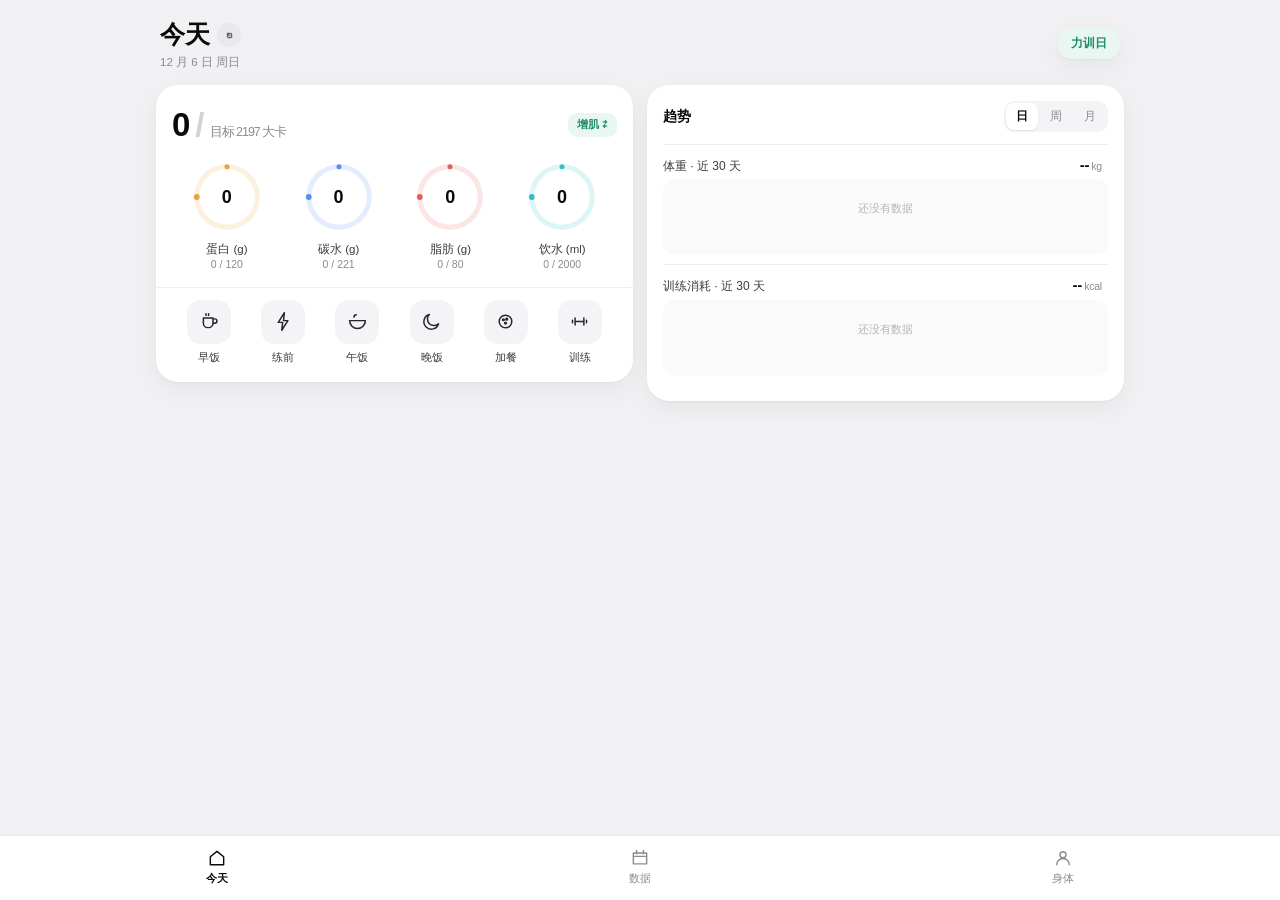
==== index.html @ 339e13ec "deploy: app 静态文件" ====
<!doctype html>
<html lang="zh-CN">
<head>
<meta charset="utf-8">
<meta name="viewport" content="width=device-width, initial-scale=1, viewport-fit=cover">
<meta name="apple-mobile-web-app-capable" content="yes">
<meta name="mobile-web-app-capable" content="yes">
<meta name="apple-mobile-web-app-status-bar-style" content="default">
<meta name="apple-mobile-web-app-title" content="最好的我">
<meta name="theme-color" content="#F1F1F3">
<title>最好的我</title>
<link rel="manifest" href="manifest.webmanifest">
<link rel="apple-touch-icon" href="icon.svg">
<link rel="stylesheet" href="styles.css">
</head>
<body>
  <main id="app" class="app"></main>

  <nav class="tabbar">
    <button class="tab on" data-view="today"><svg viewBox="0 0 24 24"><path d="M4 10.5 12 4l8 6.5V20H4z"/></svg>今天</button>
    <button class="tab" data-view="data"><svg viewBox="0 0 24 24"><path d="M4 6h16v13H4zM8 3v4M16 3v4M4 10h16"/></svg>数据</button>
    <button class="tab" data-view="body"><svg viewBox="0 0 24 24"><circle cx="12" cy="8" r="3.6"/><path d="M4.5 20a7.5 7.5 0 0 1 15 0"/></svg>身体</button>
  </nav>

  <div id="modal-root"></div>

  <script src="store.js"></script>
  <script src="ui.js"></script>
  <script>
    if ('serviceWorker' in navigator && location.protocol !== 'file:') {
      window.addEventListener('load', function () {
        navigator.serviceWorker.register('sw.js').catch(function () {});
      });
    }
  </script>
</body>
</html>
---- styles.css ----
:root {
  --bg: #F1F1F3;
  --card: #FFFFFF;
  --ink: #0A0A0B;
  --muted: #8B8B90;
  --line: #ECECEF;
  --soft: #F4F4F6;
  --accent: #1F8A6B;
  --accent-bg: #EAF6F2;
  --orange: #E9A13B;
  --blue: #5B8DEF;
  --red: #E2605C;
  --teal: #33BFC4;
  --radius: 22px;
  --shadow: 0 1px 2px rgba(10, 10, 12, .04), 0 8px 24px rgba(10, 10, 12, .05);
}

* { box-sizing: border-box; -webkit-tap-highlight-color: transparent; }
html, body { height: 100%; }
body {
  margin: 0;
  background: var(--bg);
  color: var(--ink);
  font: 15px/1.45 -apple-system, BlinkMacSystemFont, "SF Pro Text", "PingFang SC", "Microsoft YaHei", sans-serif;
  display: flex;
  flex-direction: column;
  overscroll-behavior-y: none;
  -webkit-font-smoothing: antialiased;
}

/* ---------- 布局 ---------- */
.app {
  flex: 1;
  overflow-y: auto;
  -webkit-overflow-scrolling: touch;
  width: 100%;
  max-width: 640px;
  margin: 0 auto;
  padding: calc(env(safe-area-inset-top) + 14px) 16px calc(92px + env(safe-area-inset-bottom));
}
.page { display: flex; flex-direction: column; gap: 12px; }

.head { display: flex; align-items: center; justify-content: space-between; padding: 2px 4px 0; }
.head h1 { margin: 0; font-size: 25px; font-weight: 700; letter-spacing: -.5px; }
.head .sub { font-size: 11.5px; color: var(--muted); margin-top: 2px; }
.head .right { display: flex; align-items: center; gap: 8px; }

.card {
  background: var(--card);
  border-radius: var(--radius);
  padding: 16px;
  box-shadow: var(--shadow);
}
.card.tight { padding: 12px 10px; }
.card-t { display: flex; align-items: center; justify-content: space-between; gap: 10px; margin-bottom: 12px; }
.card-t b { font-size: 14px; font-weight: 650; }
.card-t .more { font-size: 11.5px; color: var(--muted); }

/* ---------- 按钮 ---------- */
button { font: inherit; color: inherit; background: none; border: 0; padding: 0; cursor: pointer; }
.refresh {
  width: 24px; height: 24px; border-radius: 50%;
  background: #E9E9EC; color: #5B5B60;
  font-size: 13px; line-height: 1; margin-left: 8px;
  display: inline-grid; place-items: center; vertical-align: 4px;
}
.refresh:active { background: #DEDEE3; }
.chip.tap:active { transform: scale(.96); }

.pill { background: #fff; border-radius: 13px; padding: 7px 13px; font-size: 12px; font-weight: 600; color: #3C3C41; box-shadow: var(--shadow); }
.pill.on { background: var(--accent-bg); color: var(--accent); }
.pill.rest { background: #EDEDF0; color: var(--muted); }
.chip { background: var(--accent-bg); color: var(--accent); font-size: 11px; font-weight: 600; padding: 4px 9px; border-radius: 9px; }
.circle { width: 38px; height: 38px; border-radius: 50%; background: #E3E3E6; display: grid; place-items: center; font-size: 15px; color: #5B5B60; }
.addbtn { border: 1px dashed #C9C9CE; border-radius: 13px; padding: 10px; text-align: center; font-size: 12.5px; color: #6E6E75; width: 100%; margin-top: 8px; }
.addbtn:active { background: #FAFAFB; }

/* ---------- 能量 ---------- */
.energy-top { display: flex; align-items: center; justify-content: space-between; }
.energy-top .num { font-size: 33px; font-weight: 700; letter-spacing: -1px; }
.energy-top .num i { font-style: normal; color: #D2D2D6; font-weight: 600; margin: 0 6px; }
.energy-top .unit { font-size: 12.5px; color: var(--muted); font-weight: 500; }
.rings { display: grid; grid-template-columns: repeat(4, 1fr); gap: 2px; margin-top: 12px; }
.ring-item { display: flex; flex-direction: column; align-items: center; gap: 8px; }
.ring { width: 72px; height: 72px; position: relative; }
.ring svg { width: 100%; height: 100%; transform: rotate(-90deg); }
.ring .track { fill: none; stroke-width: 7; opacity: .16; }
.ring .arc { fill: none; stroke-width: 7; stroke-linecap: round; transition: stroke-dasharray .3s ease; }
.ring .val { position: absolute; inset: 0; display: grid; place-items: center; font-size: 18px; font-weight: 700; }
.ring-l { font-size: 11.5px; color: #3C3C41; font-weight: 500; text-align: center; }
.ring-p { font-size: 10.5px; color: var(--muted); text-align: center; }
.ring-item.over .val { color: var(--red); }

/* ---------- 快捷输入 ---------- */
.quick-sep { height: 1px; background: #F0F0F3; margin: 14px -16px 12px; }
.quick { display: grid; grid-template-columns: repeat(6, 1fr); }
.q { display: flex; flex-direction: column; align-items: center; gap: 6px; }
.qi { width: 44px; height: 44px; border-radius: 14px; display: grid; place-items: center; background: var(--soft); }
.qi svg { width: 21px; height: 21px; stroke: #26262A; stroke-width: 1.7; fill: none; stroke-linecap: round; stroke-linejoin: round; }
.q em { font-style: normal; font-size: 11px; color: #3C3C41; }
.q:active .qi { background: #E9E9EC; }

/* ---------- 分段 ---------- */
.seg { display: flex; gap: 2px; background: var(--soft); border-radius: 10px; padding: 2px; }
.seg button { padding: 5px 10px; border-radius: 8px; font-size: 11.5px; color: var(--muted); }
.seg button.on { background: #fff; color: var(--ink); font-weight: 650; box-shadow: 0 1px 2px rgba(0, 0, 0, .08); }

/* ---------- 折线 ---------- */
.chart-row { padding: 9px 0; border-top: 1px solid var(--line); }
.chart-row:first-of-type { border-top: 0; padding-top: 0; }
.cr-top { display: flex; align-items: baseline; justify-content: space-between; margin-bottom: 4px; }
.cr-top .n { font-size: 12px; color: #3C3C41; }
.cr-top .v { font-size: 15px; font-weight: 700; letter-spacing: -.2px; }
.cr-top .v small { font-size: 10.5px; color: var(--muted); font-weight: 500; margin-left: 2px; }
.cr-top .d { font-size: 10.5px; color: var(--muted); margin-left: 6px; }
.plot { height: 64px; background: #FAFAFB; border-radius: 12px; padding: 6px 8px; }
.plot svg { width: 100%; height: 100%; display: block; }
.empty-mini { font-size: 11px; color: #B4B4BA; text-align: center; line-height: 46px; }

/* ---------- 日历 ---------- */
.cal { display: grid; grid-template-columns: repeat(7, 1fr); gap: 3px; }
.cal .dw { font-size: 9.5px; color: var(--muted); text-align: center; padding-bottom: 2px; }
.cal .d { height: 34px; border-radius: 9px; display: flex; flex-direction: column; align-items: center; justify-content: center; font-size: 11.5px; color: #3C3C41; gap: 2px; border: 1px solid transparent; }
.cal .d.out { color: #C9C9CE; }
.cal .d.today { background: #EDF7F4; color: var(--accent); font-weight: 650; }
.cal .d.sel { border-color: var(--accent); }
.cal .d.train { background: #F6F7F9; }
.cal .d .dot { width: 5px; height: 5px; border-radius: 50%; background: #DCDCE0; }
.cal .d.good .dot { background: #2F855A; }
.cal .d.warm .dot { background: #E2F51A; box-shadow: 0 0 0 1px rgba(0, 0, 0, .10); }
.cal .d.over .dot { background: #D2362B; }

/* ---------- 达标条 ---------- */
.daybar { display: flex; align-items: center; gap: 8px; padding: 4px 0; }
.daybar .k { width: 34px; font-size: 11px; color: var(--muted); flex: none; }
.daybar .t { flex: 1; height: 6px; border-radius: 99px; background: #F1F1F4; overflow: hidden; }
.daybar .t i { display: block; height: 100%; border-radius: 99px; background: var(--accent); }
.daybar .t i.warm { background: #C2861F; }
.daybar .t i.over { background: #B3423A; }
.daybar .v { font-size: 10.5px; color: var(--muted); width: 62px; text-align: right; flex: none; font-variant-numeric: tabular-nums; }

/* ---------- 列表 ---------- */
.rows { display: flex; flex-direction: column; }
.row { display: flex; align-items: center; justify-content: space-between; gap: 10px; padding: 10px 0; border-top: 1px solid var(--line); font-size: 13px; }
.row:first-child { border-top: 0; padding-top: 0; }
.row .k { color: #3C3C41; }
.row .v { color: var(--muted); font-size: 12.5px; font-variant-numeric: tabular-nums; }
.row .v b { color: var(--ink); font-weight: 650; font-size: 13.5px; }
.row .go { color: #C9C9CE; }
.row.tap:active { opacity: .6; }

/* ---------- 换算 ---------- */
.conv { display: flex; align-items: center; gap: 8px; }
.conv .box { flex: 1; background: #F7F7F9; border-radius: 13px; padding: 9px 11px; }
.conv .box .lb { font-size: 10px; color: var(--muted); }
.conv input { border: 0; background: transparent; width: 100%; font-size: 17px; font-weight: 700; padding: 2px 0 0; outline: none; font-variant-numeric: tabular-nums; }
.conv .eq { font-size: 11px; color: var(--muted); }

/* ---------- 体重输入 ---------- */
.winput { display: flex; align-items: center; gap: 10px; background: #F7F7F9; border-radius: 15px; padding: 8px 10px 8px 14px; }
.winput input::placeholder { color: #B4B4BA; font-weight: 500; }
.winput input { flex: 1; border: 0; background: transparent; font-size: 17px; font-weight: 650; outline: none; padding: 4px 0; font-variant-numeric: tabular-nums; }
.winput .u { font-size: 12px; color: var(--muted); }
.wbtn { background: var(--ink); color: #fff; border-radius: 13px; padding: 10px 16px; font-size: 13px; font-weight: 600; }

/* ---------- 标签栏 ---------- */
.tabbar {
  position: fixed; left: 0; right: 0; bottom: 0; z-index: 30;
  display: grid; grid-template-columns: repeat(3, 1fr);
  padding: 8px 6px calc(10px + env(safe-area-inset-bottom));
  background: rgba(255, 255, 255, .94);
  backdrop-filter: saturate(180%) blur(16px);
  -webkit-backdrop-filter: saturate(180%) blur(16px);
  border-top: 1px solid var(--line);
}
.tab { display: flex; flex-direction: column; align-items: center; gap: 3px; font-size: 10.5px; color: var(--muted); padding: 4px 0; border-radius: 10px; }
.tab svg { width: 20px; height: 20px; stroke: #8B8B90; stroke-width: 1.7; fill: none; stroke-linecap: round; stroke-linejoin: round; }
.tab.on { color: var(--ink); font-weight: 600; }
.tab.on svg { stroke: var(--ink); }

/* ---------- 弹层 ---------- */
#modal-root:empty { display: none; }
.mask { position: fixed; inset: 0; z-index: 50; background: rgba(10, 10, 12, .36); display: flex; align-items: flex-end; justify-content: center; animation: fade .16s ease; }
@media (min-width: 700px) { .mask { align-items: center; } }
@keyframes fade { from { opacity: 0 } to { opacity: 1 } }
.sheet {
  background: #fff; width: 100%; max-width: 520px;
  border-radius: 22px 22px 0 0; max-height: 88vh; display: flex; flex-direction: column;
  animation: up .2s ease;
}
@media (min-width: 700px) { .sheet { border-radius: 22px; } }
@keyframes up { from { transform: translateY(18px); opacity: .5 } to { transform: none; opacity: 1 } }
.sheet-h { display: flex; align-items: center; justify-content: space-between; padding: 16px 18px 10px; flex: none; }
.sheet-h b { font-size: 16px; }
.sheet-h .x { width: 32px; height: 32px; border-radius: 50%; background: #F2F2F5; display: grid; place-items: center; font-size: 15px; color: #6E6E75; }
.sheet-b { padding: 0 18px calc(18px + env(safe-area-inset-bottom)); overflow-y: auto; -webkit-overflow-scrolling: touch; }
.fields { display: flex; flex-direction: column; gap: 10px; padding-bottom: 8px; }
label.field { display: flex; flex-direction: column; gap: 5px; font-size: 11.5px; color: var(--muted); }
input, select {
  font: inherit; color: var(--ink); background: #F7F7F9;
  border: 1px solid transparent; border-radius: 12px; padding: 10px 12px; width: 100%;
  appearance: none; -webkit-appearance: none;
}
input:focus, select:focus { outline: none; border-color: var(--accent); background: #fff; }
input[type=number] { font-variant-numeric: tabular-nums; }
.frow { display: flex; gap: 8px; }
.frow > * { flex: 1; min-width: 0; }
.sheet .primary { background: var(--ink); color: #fff; border-radius: 14px; padding: 13px; text-align: center; font-size: 14px; font-weight: 650; width: 100%; margin-top: 6px; }
.sheet .ghost { background: var(--soft); border-radius: 14px; padding: 12px; text-align: center; font-size: 13.5px; color: #3C3C41; width: 100%; }
.sheet .danger { color: #B3423A; }
.list-item { display: flex; align-items: center; gap: 10px; padding: 9px 0; border-top: 1px solid var(--line); }
.list-item:first-child { border-top: 0; }
.list-item .nm { flex: 1; font-size: 13px; }
.list-item .nm small { display: block; font-size: 10.5px; color: var(--muted); }
.list-item .del { color: #C9C8C1; font-size: 16px; padding: 2px 6px; }
.hint { font-size: 11px; color: var(--muted); line-height: 1.6; margin-top: 8px; }
.mode-seg { display: flex; background: var(--soft); border-radius: 12px; padding: 3px; gap: 3px; }
.mode-seg button { flex: 1; padding: 8px; border-radius: 10px; font-size: 12.5px; color: var(--muted); }
.mode-seg button.on { background: #fff; color: var(--ink); font-weight: 650; box-shadow: 0 1px 2px rgba(0, 0, 0, .08); }

@media (max-width: 380px) {
  .ring { width: 64px; height: 64px; }
  .ring .val { font-size: 16px; }
  .qi { width: 40px; height: 40px; }
}

/* ---------- iPad 双栏（首页） ---------- */
@media (min-width: 900px) {
  .app { max-width: 1000px; }
  .page.today {
    display: grid;
    grid-template-columns: minmax(0, 1fr) minmax(0, 1fr);
    grid-template-areas: "head head" "energy trend";
    gap: 14px;
    align-items: start;
  }
  .page.today .head { grid-area: head; }
  .page.today .energy { grid-area: energy; }
  .page.today .trend { grid-area: trend; }
  .page.today .plot { height: 76px; }
}
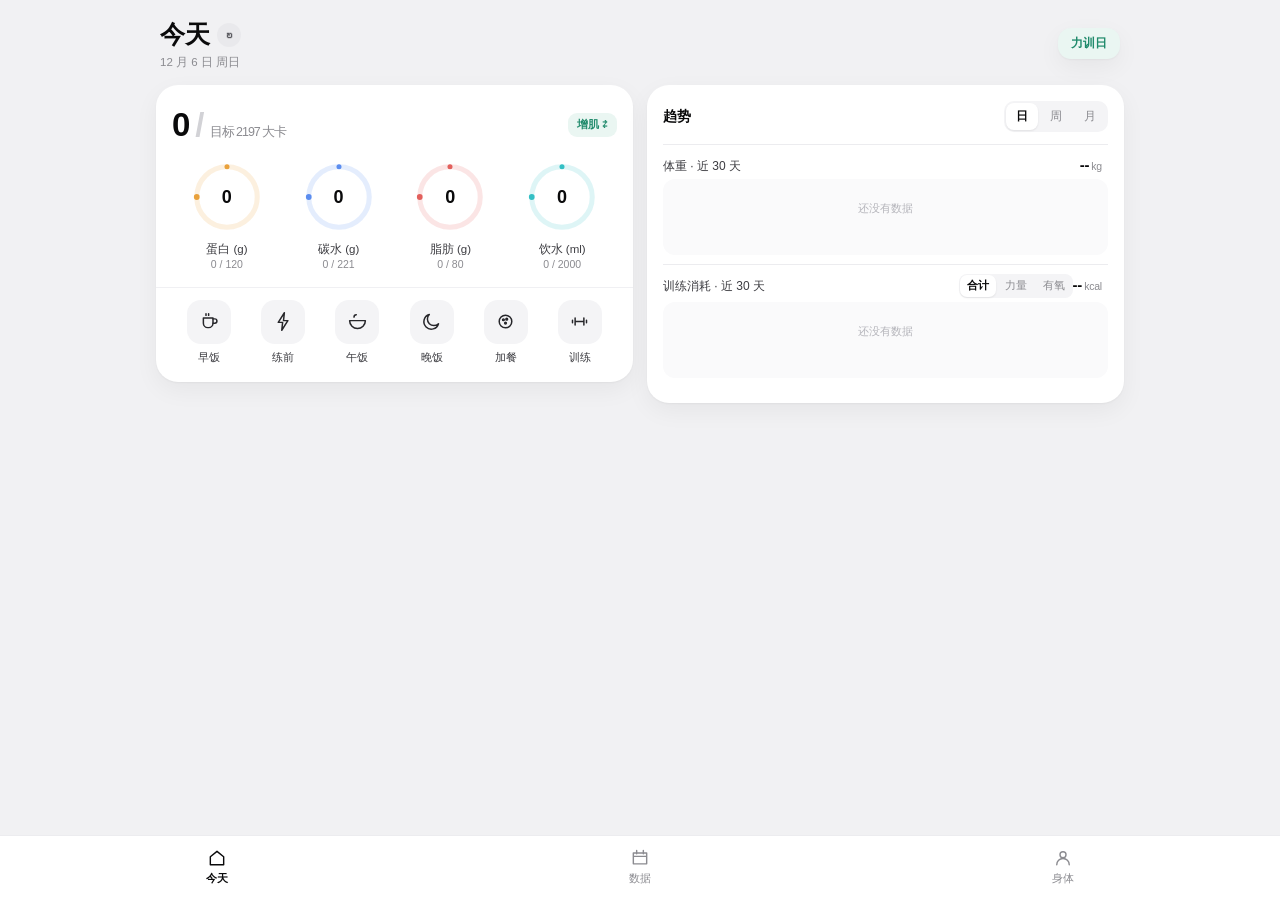
==== commit f7064a60: "v0.9.2+v0.9.3 版本号/趋势切换/体脂补记/禁缩放" ====
--- a/index.html
+++ b/index.html
@@ -2,7 +2,7 @@
 <html lang="zh-CN">
 <head>
 <meta charset="utf-8">
-<meta name="viewport" content="width=device-width, initial-scale=1, viewport-fit=cover">
+<meta name="viewport" content="width=device-width, initial-scale=1, minimum-scale=1, maximum-scale=1, user-scalable=no, viewport-fit=cover">
 <meta name="apple-mobile-web-app-capable" content="yes">
 <meta name="mobile-web-app-capable" content="yes">
 <meta name="apple-mobile-web-app-status-bar-style" content="default">
--- a/styles.css
+++ b/styles.css
@@ -1,241 +1,257 @@
-:root {
-  --bg: #F1F1F3;
-  --card: #FFFFFF;
-  --ink: #0A0A0B;
-  --muted: #8B8B90;
-  --line: #ECECEF;
-  --soft: #F4F4F6;
-  --accent: #1F8A6B;
-  --accent-bg: #EAF6F2;
-  --orange: #E9A13B;
-  --blue: #5B8DEF;
-  --red: #E2605C;
-  --teal: #33BFC4;
-  --radius: 22px;
-  --shadow: 0 1px 2px rgba(10, 10, 12, .04), 0 8px 24px rgba(10, 10, 12, .05);
-}
-
-* { box-sizing: border-box; -webkit-tap-highlight-color: transparent; }
-html, body { height: 100%; }
-body {
-  margin: 0;
-  background: var(--bg);
-  color: var(--ink);
-  font: 15px/1.45 -apple-system, BlinkMacSystemFont, "SF Pro Text", "PingFang SC", "Microsoft YaHei", sans-serif;
-  display: flex;
-  flex-direction: column;
-  overscroll-behavior-y: none;
-  -webkit-font-smoothing: antialiased;
-}
-
-/* ---------- 布局 ---------- */
-.app {
-  flex: 1;
-  overflow-y: auto;
-  -webkit-overflow-scrolling: touch;
-  width: 100%;
-  max-width: 640px;
-  margin: 0 auto;
-  padding: calc(env(safe-area-inset-top) + 14px) 16px calc(92px + env(safe-area-inset-bottom));
-}
-.page { display: flex; flex-direction: column; gap: 12px; }
-
-.head { display: flex; align-items: center; justify-content: space-between; padding: 2px 4px 0; }
-.head h1 { margin: 0; font-size: 25px; font-weight: 700; letter-spacing: -.5px; }
-.head .sub { font-size: 11.5px; color: var(--muted); margin-top: 2px; }
-.head .right { display: flex; align-items: center; gap: 8px; }
-
-.card {
-  background: var(--card);
-  border-radius: var(--radius);
-  padding: 16px;
-  box-shadow: var(--shadow);
-}
-.card.tight { padding: 12px 10px; }
-.card-t { display: flex; align-items: center; justify-content: space-between; gap: 10px; margin-bottom: 12px; }
-.card-t b { font-size: 14px; font-weight: 650; }
-.card-t .more { font-size: 11.5px; color: var(--muted); }
-
-/* ---------- 按钮 ---------- */
-button { font: inherit; color: inherit; background: none; border: 0; padding: 0; cursor: pointer; }
-.refresh {
-  width: 24px; height: 24px; border-radius: 50%;
-  background: #E9E9EC; color: #5B5B60;
-  font-size: 13px; line-height: 1; margin-left: 8px;
-  display: inline-grid; place-items: center; vertical-align: 4px;
-}
-.refresh:active { background: #DEDEE3; }
-.chip.tap:active { transform: scale(.96); }
-
-.pill { background: #fff; border-radius: 13px; padding: 7px 13px; font-size: 12px; font-weight: 600; color: #3C3C41; box-shadow: var(--shadow); }
-.pill.on { background: var(--accent-bg); color: var(--accent); }
-.pill.rest { background: #EDEDF0; color: var(--muted); }
-.chip { background: var(--accent-bg); color: var(--accent); font-size: 11px; font-weight: 600; padding: 4px 9px; border-radius: 9px; }
-.circle { width: 38px; height: 38px; border-radius: 50%; background: #E3E3E6; display: grid; place-items: center; font-size: 15px; color: #5B5B60; }
-.addbtn { border: 1px dashed #C9C9CE; border-radius: 13px; padding: 10px; text-align: center; font-size: 12.5px; color: #6E6E75; width: 100%; margin-top: 8px; }
-.addbtn:active { background: #FAFAFB; }
-
-/* ---------- 能量 ---------- */
-.energy-top { display: flex; align-items: center; justify-content: space-between; }
-.energy-top .num { font-size: 33px; font-weight: 700; letter-spacing: -1px; }
-.energy-top .num i { font-style: normal; color: #D2D2D6; font-weight: 600; margin: 0 6px; }
-.energy-top .unit { font-size: 12.5px; color: var(--muted); font-weight: 500; }
-.rings { display: grid; grid-template-columns: repeat(4, 1fr); gap: 2px; margin-top: 12px; }
-.ring-item { display: flex; flex-direction: column; align-items: center; gap: 8px; }
-.ring { width: 72px; height: 72px; position: relative; }
-.ring svg { width: 100%; height: 100%; transform: rotate(-90deg); }
-.ring .track { fill: none; stroke-width: 7; opacity: .16; }
-.ring .arc { fill: none; stroke-width: 7; stroke-linecap: round; transition: stroke-dasharray .3s ease; }
-.ring .val { position: absolute; inset: 0; display: grid; place-items: center; font-size: 18px; font-weight: 700; }
-.ring-l { font-size: 11.5px; color: #3C3C41; font-weight: 500; text-align: center; }
-.ring-p { font-size: 10.5px; color: var(--muted); text-align: center; }
-.ring-item.over .val { color: var(--red); }
-
-/* ---------- 快捷输入 ---------- */
-.quick-sep { height: 1px; background: #F0F0F3; margin: 14px -16px 12px; }
-.quick { display: grid; grid-template-columns: repeat(6, 1fr); }
-.q { display: flex; flex-direction: column; align-items: center; gap: 6px; }
-.qi { width: 44px; height: 44px; border-radius: 14px; display: grid; place-items: center; background: var(--soft); }
-.qi svg { width: 21px; height: 21px; stroke: #26262A; stroke-width: 1.7; fill: none; stroke-linecap: round; stroke-linejoin: round; }
-.q em { font-style: normal; font-size: 11px; color: #3C3C41; }
-.q:active .qi { background: #E9E9EC; }
-
-/* ---------- 分段 ---------- */
-.seg { display: flex; gap: 2px; background: var(--soft); border-radius: 10px; padding: 2px; }
-.seg button { padding: 5px 10px; border-radius: 8px; font-size: 11.5px; color: var(--muted); }
-.seg button.on { background: #fff; color: var(--ink); font-weight: 650; box-shadow: 0 1px 2px rgba(0, 0, 0, .08); }
-
-/* ---------- 折线 ---------- */
-.chart-row { padding: 9px 0; border-top: 1px solid var(--line); }
-.chart-row:first-of-type { border-top: 0; padding-top: 0; }
-.cr-top { display: flex; align-items: baseline; justify-content: space-between; margin-bottom: 4px; }
-.cr-top .n { font-size: 12px; color: #3C3C41; }
-.cr-top .v { font-size: 15px; font-weight: 700; letter-spacing: -.2px; }
-.cr-top .v small { font-size: 10.5px; color: var(--muted); font-weight: 500; margin-left: 2px; }
-.cr-top .d { font-size: 10.5px; color: var(--muted); margin-left: 6px; }
-.plot { height: 64px; background: #FAFAFB; border-radius: 12px; padding: 6px 8px; }
-.plot svg { width: 100%; height: 100%; display: block; }
-.empty-mini { font-size: 11px; color: #B4B4BA; text-align: center; line-height: 46px; }
-
-/* ---------- 日历 ---------- */
-.cal { display: grid; grid-template-columns: repeat(7, 1fr); gap: 3px; }
-.cal .dw { font-size: 9.5px; color: var(--muted); text-align: center; padding-bottom: 2px; }
-.cal .d { height: 34px; border-radius: 9px; display: flex; flex-direction: column; align-items: center; justify-content: center; font-size: 11.5px; color: #3C3C41; gap: 2px; border: 1px solid transparent; }
-.cal .d.out { color: #C9C9CE; }
-.cal .d.today { background: #EDF7F4; color: var(--accent); font-weight: 650; }
-.cal .d.sel { border-color: var(--accent); }
-.cal .d.train { background: #F6F7F9; }
-.cal .d .dot { width: 5px; height: 5px; border-radius: 50%; background: #DCDCE0; }
-.cal .d.good .dot { background: #2F855A; }
-.cal .d.warm .dot { background: #E2F51A; box-shadow: 0 0 0 1px rgba(0, 0, 0, .10); }
-.cal .d.over .dot { background: #D2362B; }
-
-/* ---------- 达标条 ---------- */
-.daybar { display: flex; align-items: center; gap: 8px; padding: 4px 0; }
-.daybar .k { width: 34px; font-size: 11px; color: var(--muted); flex: none; }
-.daybar .t { flex: 1; height: 6px; border-radius: 99px; background: #F1F1F4; overflow: hidden; }
-.daybar .t i { display: block; height: 100%; border-radius: 99px; background: var(--accent); }
-.daybar .t i.warm { background: #C2861F; }
-.daybar .t i.over { background: #B3423A; }
-.daybar .v { font-size: 10.5px; color: var(--muted); width: 62px; text-align: right; flex: none; font-variant-numeric: tabular-nums; }
-
-/* ---------- 列表 ---------- */
-.rows { display: flex; flex-direction: column; }
-.row { display: flex; align-items: center; justify-content: space-between; gap: 10px; padding: 10px 0; border-top: 1px solid var(--line); font-size: 13px; }
-.row:first-child { border-top: 0; padding-top: 0; }
-.row .k { color: #3C3C41; }
-.row .v { color: var(--muted); font-size: 12.5px; font-variant-numeric: tabular-nums; }
-.row .v b { color: var(--ink); font-weight: 650; font-size: 13.5px; }
-.row .go { color: #C9C9CE; }
-.row.tap:active { opacity: .6; }
-
-/* ---------- 换算 ---------- */
-.conv { display: flex; align-items: center; gap: 8px; }
-.conv .box { flex: 1; background: #F7F7F9; border-radius: 13px; padding: 9px 11px; }
-.conv .box .lb { font-size: 10px; color: var(--muted); }
-.conv input { border: 0; background: transparent; width: 100%; font-size: 17px; font-weight: 700; padding: 2px 0 0; outline: none; font-variant-numeric: tabular-nums; }
-.conv .eq { font-size: 11px; color: var(--muted); }
-
-/* ---------- 体重输入 ---------- */
-.winput { display: flex; align-items: center; gap: 10px; background: #F7F7F9; border-radius: 15px; padding: 8px 10px 8px 14px; }
-.winput input::placeholder { color: #B4B4BA; font-weight: 500; }
-.winput input { flex: 1; border: 0; background: transparent; font-size: 17px; font-weight: 650; outline: none; padding: 4px 0; font-variant-numeric: tabular-nums; }
-.winput .u { font-size: 12px; color: var(--muted); }
-.wbtn { background: var(--ink); color: #fff; border-radius: 13px; padding: 10px 16px; font-size: 13px; font-weight: 600; }
-
-/* ---------- 标签栏 ---------- */
-.tabbar {
-  position: fixed; left: 0; right: 0; bottom: 0; z-index: 30;
-  display: grid; grid-template-columns: repeat(3, 1fr);
-  padding: 8px 6px calc(10px + env(safe-area-inset-bottom));
-  background: rgba(255, 255, 255, .94);
-  backdrop-filter: saturate(180%) blur(16px);
-  -webkit-backdrop-filter: saturate(180%) blur(16px);
-  border-top: 1px solid var(--line);
-}
-.tab { display: flex; flex-direction: column; align-items: center; gap: 3px; font-size: 10.5px; color: var(--muted); padding: 4px 0; border-radius: 10px; }
-.tab svg { width: 20px; height: 20px; stroke: #8B8B90; stroke-width: 1.7; fill: none; stroke-linecap: round; stroke-linejoin: round; }
-.tab.on { color: var(--ink); font-weight: 600; }
-.tab.on svg { stroke: var(--ink); }
-
-/* ---------- 弹层 ---------- */
-#modal-root:empty { display: none; }
-.mask { position: fixed; inset: 0; z-index: 50; background: rgba(10, 10, 12, .36); display: flex; align-items: flex-end; justify-content: center; animation: fade .16s ease; }
-@media (min-width: 700px) { .mask { align-items: center; } }
-@keyframes fade { from { opacity: 0 } to { opacity: 1 } }
-.sheet {
-  background: #fff; width: 100%; max-width: 520px;
-  border-radius: 22px 22px 0 0; max-height: 88vh; display: flex; flex-direction: column;
-  animation: up .2s ease;
-}
-@media (min-width: 700px) { .sheet { border-radius: 22px; } }
-@keyframes up { from { transform: translateY(18px); opacity: .5 } to { transform: none; opacity: 1 } }
-.sheet-h { display: flex; align-items: center; justify-content: space-between; padding: 16px 18px 10px; flex: none; }
-.sheet-h b { font-size: 16px; }
-.sheet-h .x { width: 32px; height: 32px; border-radius: 50%; background: #F2F2F5; display: grid; place-items: center; font-size: 15px; color: #6E6E75; }
-.sheet-b { padding: 0 18px calc(18px + env(safe-area-inset-bottom)); overflow-y: auto; -webkit-overflow-scrolling: touch; }
-.fields { display: flex; flex-direction: column; gap: 10px; padding-bottom: 8px; }
-label.field { display: flex; flex-direction: column; gap: 5px; font-size: 11.5px; color: var(--muted); }
-input, select {
-  font: inherit; color: var(--ink); background: #F7F7F9;
-  border: 1px solid transparent; border-radius: 12px; padding: 10px 12px; width: 100%;
-  appearance: none; -webkit-appearance: none;
-}
-input:focus, select:focus { outline: none; border-color: var(--accent); background: #fff; }
-input[type=number] { font-variant-numeric: tabular-nums; }
-.frow { display: flex; gap: 8px; }
-.frow > * { flex: 1; min-width: 0; }
-.sheet .primary { background: var(--ink); color: #fff; border-radius: 14px; padding: 13px; text-align: center; font-size: 14px; font-weight: 650; width: 100%; margin-top: 6px; }
-.sheet .ghost { background: var(--soft); border-radius: 14px; padding: 12px; text-align: center; font-size: 13.5px; color: #3C3C41; width: 100%; }
-.sheet .danger { color: #B3423A; }
-.list-item { display: flex; align-items: center; gap: 10px; padding: 9px 0; border-top: 1px solid var(--line); }
-.list-item:first-child { border-top: 0; }
-.list-item .nm { flex: 1; font-size: 13px; }
-.list-item .nm small { display: block; font-size: 10.5px; color: var(--muted); }
-.list-item .del { color: #C9C8C1; font-size: 16px; padding: 2px 6px; }
-.hint { font-size: 11px; color: var(--muted); line-height: 1.6; margin-top: 8px; }
-.mode-seg { display: flex; background: var(--soft); border-radius: 12px; padding: 3px; gap: 3px; }
-.mode-seg button { flex: 1; padding: 8px; border-radius: 10px; font-size: 12.5px; color: var(--muted); }
-.mode-seg button.on { background: #fff; color: var(--ink); font-weight: 650; box-shadow: 0 1px 2px rgba(0, 0, 0, .08); }
-
-@media (max-width: 380px) {
-  .ring { width: 64px; height: 64px; }
-  .ring .val { font-size: 16px; }
-  .qi { width: 40px; height: 40px; }
-}
-
-/* ---------- iPad 双栏（首页） ---------- */
-@media (min-width: 900px) {
-  .app { max-width: 1000px; }
-  .page.today {
-    display: grid;
-    grid-template-columns: minmax(0, 1fr) minmax(0, 1fr);
-    grid-template-areas: "head head" "energy trend";
-    gap: 14px;
-    align-items: start;
-  }
-  .page.today .head { grid-area: head; }
-  .page.today .energy { grid-area: energy; }
-  .page.today .trend { grid-area: trend; }
-  .page.today .plot { height: 76px; }
-}+:root {
+  --bg: #F1F1F3;
+  --card: #FFFFFF;
+  --ink: #0A0A0B;
+  --muted: #8B8B90;
+  --line: #ECECEF;
+  --soft: #F4F4F6;
+  --accent: #1F8A6B;
+  --accent-bg: #EAF6F2;
+  --orange: #E9A13B;
+  --blue: #5B8DEF;
+  --red: #E2605C;
+  --teal: #33BFC4;
+  --radius: 22px;
+  --shadow: 0 1px 2px rgba(10, 10, 12, .04), 0 8px 24px rgba(10, 10, 12, .05);
+}
+
+* { box-sizing: border-box; -webkit-tap-highlight-color: transparent; }
+html, body { height: 100%; }
+/* 禁止缩放：双击缩放交给 touch-action，字号不随系统文字大小膨胀 */
+html, body {
+  -webkit-text-size-adjust: 100%;
+  text-size-adjust: 100%;
+  touch-action: manipulation;
+}
+body {
+  margin: 0;
+  background: var(--bg);
+  color: var(--ink);
+  font: 15px/1.45 -apple-system, BlinkMacSystemFont, "SF Pro Text", "PingFang SC", "Microsoft YaHei", sans-serif;
+  display: flex;
+  flex-direction: column;
+  overscroll-behavior-y: none;
+  -webkit-font-smoothing: antialiased;
+}
+
+/* ---------- 布局 ---------- */
+.app {
+  flex: 1;
+  overflow-y: auto;
+  -webkit-overflow-scrolling: touch;
+  width: 100%;
+  max-width: 640px;
+  margin: 0 auto;
+  padding: calc(env(safe-area-inset-top) + 14px) 16px calc(92px + env(safe-area-inset-bottom));
+}
+.page { display: flex; flex-direction: column; gap: 12px; }
+
+.head { display: flex; align-items: center; justify-content: space-between; padding: 2px 4px 0; }
+.head h1 { margin: 0; font-size: 25px; font-weight: 700; letter-spacing: -.5px; }
+.head .sub { font-size: 11.5px; color: var(--muted); margin-top: 2px; }
+.head .right { display: flex; align-items: center; gap: 8px; }
+
+.card {
+  background: var(--card);
+  border-radius: var(--radius);
+  padding: 16px;
+  box-shadow: var(--shadow);
+}
+.card.tight { padding: 12px 10px; }
+.card-t { display: flex; align-items: center; justify-content: space-between; gap: 10px; margin-bottom: 12px; }
+.card-t b { font-size: 14px; font-weight: 650; }
+.card-t .more { font-size: 11.5px; color: var(--muted); }
+
+/* ---------- 按钮 ---------- */
+button { font: inherit; color: inherit; background: none; border: 0; padding: 0; cursor: pointer; }
+.refresh {
+  width: 24px; height: 24px; border-radius: 50%;
+  background: #E9E9EC; color: #5B5B60;
+  font-size: 13px; line-height: 1; margin-left: 8px;
+  display: inline-grid; place-items: center; vertical-align: 4px;
+}
+.refresh:active { background: #DEDEE3; }
+.chip.tap:active { transform: scale(.96); }
+
+.pill { background: #fff; border-radius: 13px; padding: 7px 13px; font-size: 12px; font-weight: 600; color: #3C3C41; box-shadow: var(--shadow); }
+.pill.on { background: var(--accent-bg); color: var(--accent); }
+.pill.rest { background: #EDEDF0; color: var(--muted); }
+.chip { background: var(--accent-bg); color: var(--accent); font-size: 11px; font-weight: 600; padding: 4px 9px; border-radius: 9px; }
+.circle { width: 38px; height: 38px; border-radius: 50%; background: #E3E3E6; display: grid; place-items: center; font-size: 15px; color: #5B5B60; }
+.addbtn { border: 1px dashed #C9C9CE; border-radius: 13px; padding: 10px; text-align: center; font-size: 12.5px; color: #6E6E75; width: 100%; margin-top: 8px; }
+.addbtn:active { background: #FAFAFB; }
+
+/* ---------- 能量 ---------- */
+.energy-top { display: flex; align-items: center; justify-content: space-between; }
+.energy-top .num { font-size: 33px; font-weight: 700; letter-spacing: -1px; }
+.energy-top .num i { font-style: normal; color: #D2D2D6; font-weight: 600; margin: 0 6px; }
+.energy-top .unit { font-size: 12.5px; color: var(--muted); font-weight: 500; }
+.rings { display: grid; grid-template-columns: repeat(4, 1fr); gap: 2px; margin-top: 12px; }
+.ring-item { display: flex; flex-direction: column; align-items: center; gap: 8px; }
+.ring { width: 72px; height: 72px; position: relative; }
+.ring svg { width: 100%; height: 100%; transform: rotate(-90deg); }
+.ring .track { fill: none; stroke-width: 7; opacity: .16; }
+.ring .arc { fill: none; stroke-width: 7; stroke-linecap: round; transition: stroke-dasharray .3s ease; }
+.ring .val { position: absolute; inset: 0; display: grid; place-items: center; font-size: 18px; font-weight: 700; }
+.ring-l { font-size: 11.5px; color: #3C3C41; font-weight: 500; text-align: center; }
+.ring-p { font-size: 10.5px; color: var(--muted); text-align: center; }
+.ring-item.over .val { color: var(--red); }
+
+/* ---------- 快捷输入 ---------- */
+.quick-sep { height: 1px; background: #F0F0F3; margin: 14px -16px 12px; }
+.quick { display: grid; grid-template-columns: repeat(6, 1fr); }
+.q { display: flex; flex-direction: column; align-items: center; gap: 6px; }
+.qi { width: 44px; height: 44px; border-radius: 14px; display: grid; place-items: center; background: var(--soft); }
+.qi svg { width: 21px; height: 21px; stroke: #26262A; stroke-width: 1.7; fill: none; stroke-linecap: round; stroke-linejoin: round; }
+.q em { font-style: normal; font-size: 11px; color: #3C3C41; }
+.q:active .qi { background: #E9E9EC; }
+
+/* ---------- 分段 ---------- */
+.seg { display: flex; gap: 2px; background: var(--soft); border-radius: 10px; padding: 2px; }
+.seg button { padding: 5px 10px; border-radius: 8px; font-size: 11.5px; color: var(--muted); }
+.seg button.on { background: #fff; color: var(--ink); font-weight: 650; box-shadow: 0 1px 2px rgba(0, 0, 0, .08); }
+.seg-xs { padding: 1px; border-radius: 8px; }
+.seg-xs button { padding: 3px 7px; font-size: 10.5px; border-radius: 7px; }
+.cr-top .seg { align-self: center; margin-left: auto; flex: none; }
+
+/* ---------- 折线 ---------- */
+.chart-row { padding: 9px 0; border-top: 1px solid var(--line); }
+.chart-row:first-of-type { border-top: 0; padding-top: 0; }
+.cr-top { display: flex; align-items: baseline; justify-content: space-between; margin-bottom: 4px; }
+.cr-top .n { font-size: 12px; color: #3C3C41; }
+.cr-top .v { font-size: 15px; font-weight: 700; letter-spacing: -.2px; }
+.cr-top .v small { font-size: 10.5px; color: var(--muted); font-weight: 500; margin-left: 2px; }
+.cr-top .d { font-size: 10.5px; color: var(--muted); margin-left: 6px; }
+.plot { height: 64px; background: #FAFAFB; border-radius: 12px; padding: 6px 8px; }
+.plot svg { width: 100%; height: 100%; display: block; }
+.empty-mini { font-size: 11px; color: #B4B4BA; text-align: center; line-height: 46px; }
+
+/* ---------- 日历 ---------- */
+.cal { display: grid; grid-template-columns: repeat(7, 1fr); gap: 3px; }
+.cal .dw { font-size: 9.5px; color: var(--muted); text-align: center; padding-bottom: 2px; }
+.cal .d { height: 34px; border-radius: 9px; display: flex; flex-direction: column; align-items: center; justify-content: center; font-size: 11.5px; color: #3C3C41; gap: 2px; border: 1px solid transparent; }
+.cal .d.out { color: #C9C9CE; }
+.cal .d.today { background: #EDF7F4; color: var(--accent); font-weight: 650; }
+.cal .d.sel { border-color: var(--accent); }
+.cal .d.train { background: #F6F7F9; }
+.cal .d .dot { width: 5px; height: 5px; border-radius: 50%; background: #DCDCE0; }
+.cal .d.good .dot { background: #2F855A; }
+.cal .d.warm .dot { background: #E2F51A; box-shadow: 0 0 0 1px rgba(0, 0, 0, .10); }
+.cal .d.over .dot { background: #D2362B; }
+
+/* ---------- 达标条 ---------- */
+.daybar { display: flex; align-items: center; gap: 8px; padding: 4px 0; }
+.daybar .k { width: 34px; font-size: 11px; color: var(--muted); flex: none; }
+.daybar .t { flex: 1; height: 6px; border-radius: 99px; background: #F1F1F4; overflow: hidden; }
+.daybar .t i { display: block; height: 100%; border-radius: 99px; background: var(--accent); }
+.daybar .t i.warm { background: #C2861F; }
+.daybar .t i.over { background: #B3423A; }
+.daybar .v { font-size: 10.5px; color: var(--muted); width: 62px; text-align: right; flex: none; font-variant-numeric: tabular-nums; }
+
+/* ---------- 列表 ---------- */
+.rows { display: flex; flex-direction: column; }
+.row { display: flex; align-items: center; justify-content: space-between; gap: 10px; padding: 10px 0; border-top: 1px solid var(--line); font-size: 13px; }
+.row:first-child { border-top: 0; padding-top: 0; }
+.row .k { color: #3C3C41; }
+.row .v { color: var(--muted); font-size: 12.5px; font-variant-numeric: tabular-nums; }
+.row .v b { color: var(--ink); font-weight: 650; font-size: 13.5px; }
+.row .go { color: #C9C9CE; }
+.row.tap:active { opacity: .6; }
+
+/* ---------- 换算 ---------- */
+.conv { display: flex; align-items: center; gap: 8px; }
+.conv .box { flex: 1; background: #F7F7F9; border-radius: 13px; padding: 9px 11px; }
+.conv .box .lb { font-size: 10px; color: var(--muted); }
+.conv input { border: 0; background: transparent; width: 100%; font-size: 17px; font-weight: 700; padding: 2px 0 0; outline: none; font-variant-numeric: tabular-nums; }
+.conv .eq { font-size: 11px; color: var(--muted); }
+
+/* ---------- 体重输入 ---------- */
+.winput { display: flex; align-items: center; gap: 10px; background: #F7F7F9; border-radius: 15px; padding: 8px 10px 8px 14px; }
+.winput input::placeholder { color: #B4B4BA; font-weight: 500; }
+.winput input { flex: 1; border: 0; background: transparent; font-size: 17px; font-weight: 650; outline: none; padding: 4px 0; font-variant-numeric: tabular-nums; }
+.winput .u { font-size: 12px; color: var(--muted); }
+.wbtn { background: var(--ink); color: #fff; border-radius: 13px; padding: 10px 16px; font-size: 13px; font-weight: 600; }
+
+/* ---------- 标签栏 ---------- */
+.tabbar {
+  position: fixed; left: 0; right: 0; bottom: 0; z-index: 30;
+  display: grid; grid-template-columns: repeat(3, 1fr);
+  padding: 8px 6px calc(10px + env(safe-area-inset-bottom));
+  background: rgba(255, 255, 255, .94);
+  backdrop-filter: saturate(180%) blur(16px);
+  -webkit-backdrop-filter: saturate(180%) blur(16px);
+  border-top: 1px solid var(--line);
+}
+.tab { display: flex; flex-direction: column; align-items: center; gap: 3px; font-size: 10.5px; color: var(--muted); padding: 4px 0; border-radius: 10px; }
+.tab svg { width: 20px; height: 20px; stroke: #8B8B90; stroke-width: 1.7; fill: none; stroke-linecap: round; stroke-linejoin: round; }
+.tab.on { color: var(--ink); font-weight: 600; }
+.tab.on svg { stroke: var(--ink); }
+
+/* ---------- 弹层 ---------- */
+#modal-root:empty { display: none; }
+.mask { position: fixed; inset: 0; z-index: 50; background: rgba(10, 10, 12, .36); display: flex; align-items: flex-end; justify-content: center; animation: fade .16s ease; }
+@media (min-width: 700px) { .mask { align-items: center; } }
+@keyframes fade { from { opacity: 0 } to { opacity: 1 } }
+.sheet {
+  background: #fff; width: 100%; max-width: 520px;
+  border-radius: 22px 22px 0 0; max-height: 88vh; display: flex; flex-direction: column;
+  animation: up .2s ease;
+}
+@media (min-width: 700px) { .sheet { border-radius: 22px; } }
+@keyframes up { from { transform: translateY(18px); opacity: .5 } to { transform: none; opacity: 1 } }
+.sheet-h { display: flex; align-items: center; justify-content: space-between; padding: 16px 18px 10px; flex: none; }
+.sheet-h b { font-size: 16px; }
+.sheet-h .x { width: 32px; height: 32px; border-radius: 50%; background: #F2F2F5; display: grid; place-items: center; font-size: 15px; color: #6E6E75; }
+.sheet-b { padding: 0 18px calc(18px + env(safe-area-inset-bottom)); overflow-y: auto; -webkit-overflow-scrolling: touch; }
+.fields { display: flex; flex-direction: column; gap: 10px; padding-bottom: 8px; }
+label.field { display: flex; flex-direction: column; gap: 5px; font-size: 11.5px; color: var(--muted); }
+input, select {
+  font: inherit; color: var(--ink); background: #F7F7F9;
+  border: 1px solid transparent; border-radius: 12px; padding: 10px 12px; width: 100%;
+  appearance: none; -webkit-appearance: none;
+}
+input:focus, select:focus { outline: none; border-color: var(--accent); background: #fff; }
+input[type=number] { font-variant-numeric: tabular-nums; }
+.frow { display: flex; gap: 8px; }
+.frow > * { flex: 1; min-width: 0; }
+.sheet .primary { background: var(--ink); color: #fff; border-radius: 14px; padding: 13px; text-align: center; font-size: 14px; font-weight: 650; width: 100%; margin-top: 6px; }
+.sheet .ghost { background: var(--soft); border-radius: 14px; padding: 12px; text-align: center; font-size: 13.5px; color: #3C3C41; width: 100%; }
+.sheet .danger { color: #B3423A; }
+.list-item { display: flex; align-items: center; gap: 10px; padding: 9px 0; border-top: 1px solid var(--line); }
+.list-item:first-child { border-top: 0; }
+.list-item .nm { flex: 1; font-size: 13px; }
+.list-item .nm small { display: block; font-size: 10.5px; color: var(--muted); }
+.list-item .del { color: #C9C8C1; font-size: 16px; padding: 2px 6px; }
+.hint { font-size: 11px; color: var(--muted); line-height: 1.6; margin-top: 8px; }
+.mode-seg { display: flex; background: var(--soft); border-radius: 12px; padding: 3px; gap: 3px; }
+.mode-seg button { flex: 1; padding: 8px; border-radius: 10px; font-size: 12.5px; color: var(--muted); }
+.mode-seg button.on { background: #fff; color: var(--ink); font-weight: 650; box-shadow: 0 1px 2px rgba(0, 0, 0, .08); }
+
+@media (max-width: 380px) {
+  .ring { width: 64px; height: 64px; }
+  .ring .val { font-size: 16px; }
+  .qi { width: 40px; height: 40px; }
+}
+
+/* ---------- iPad 双栏（首页） ---------- */
+@media (min-width: 900px) {
+  .app { max-width: 1000px; }
+  .page.today {
+    display: grid;
+    grid-template-columns: minmax(0, 1fr) minmax(0, 1fr);
+    grid-template-areas: "head head" "energy trend";
+    gap: 14px;
+    align-items: start;
+  }
+  .page.today .head { grid-area: head; }
+  .page.today .energy { grid-area: energy; }
+  .page.today .trend { grid-area: trend; }
+  .page.today .plot { height: 76px; }
+}
+/* 达标标签 */
+.card-t-l { display: flex; align-items: center; gap: 8px; min-width: 0; }
+.tag { font-size: 11px; font-weight: 600; padding: 3px 9px; border-radius: 8px; white-space: nowrap; }
+.tag.st-good  { background: #EAF6F2; color: #1F8A6B; }
+.tag.st-warm  { background: #F2F9C4; color: #6E7A00; }
+.tag.st-over  { background: #FBEDEC; color: #B3423A; }
+.tag.st-empty { background: #F2F2F5; color: #8B8B90; }
